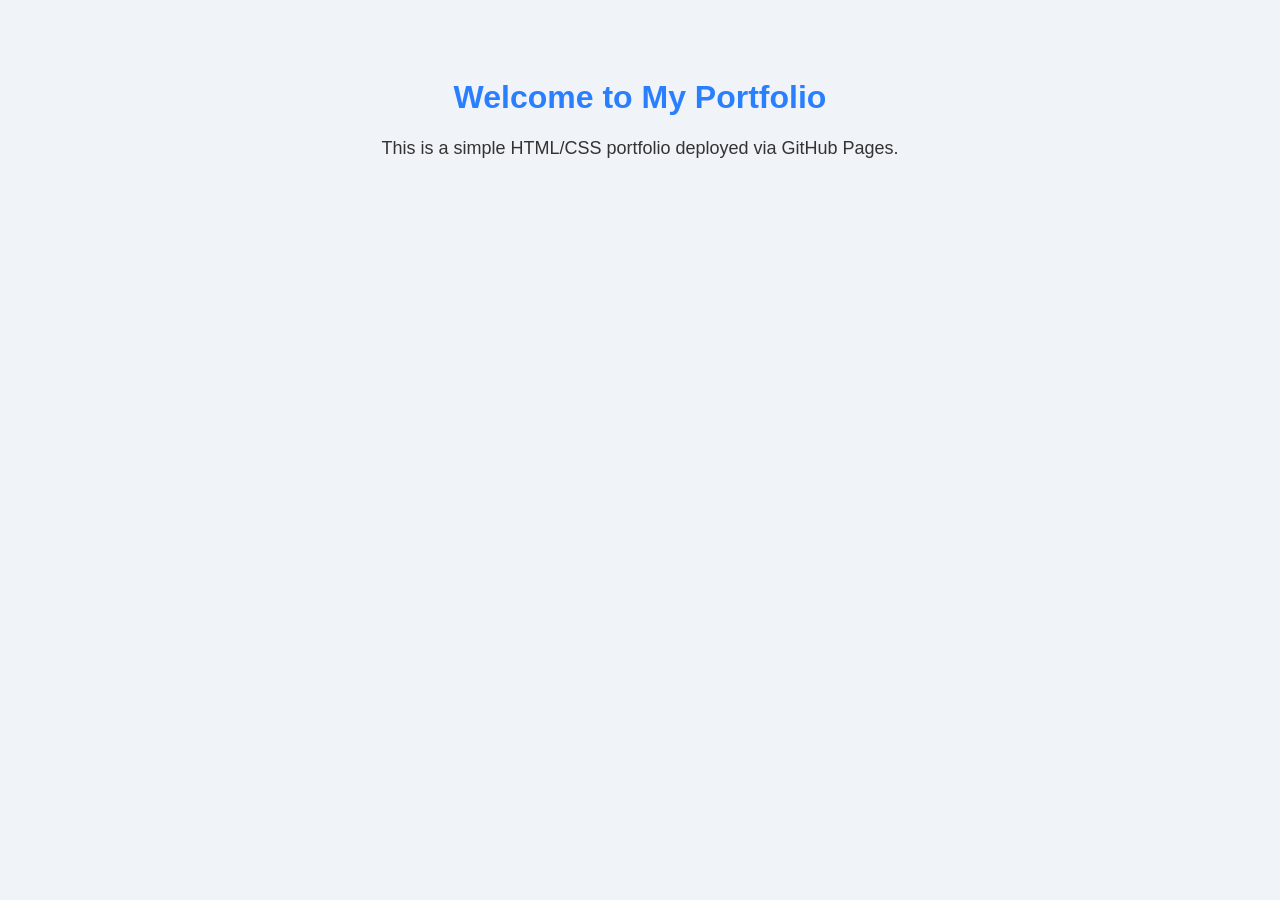
==== index.html @ cb72a1ca "test" ====
<!DOCTYPE html>
<html lang="en">
<head>
  <meta charset="UTF-8">
  <title>My Test Portfolio</title>
  <link rel="stylesheet" href="style.css">
</head>
<body>
  <h1>Welcome to My Portfolio</h1>
  <p>This is a simple HTML/CSS portfolio deployed via GitHub Pages.</p>

  <!-- Example image usage (optional) -->
  <!-- <img src="assets/image1.png" alt="Example Image" width="200"> -->
</body>
</html>
---- style.css ----
body {
  font-family: Arial, sans-serif;
  background-color: #f0f4f8;
  text-align: center;
  padding-top: 50px;
}

h1 {
  color: #2a7fff;
}

p {
  font-size: 18px;
  color: #333;
}
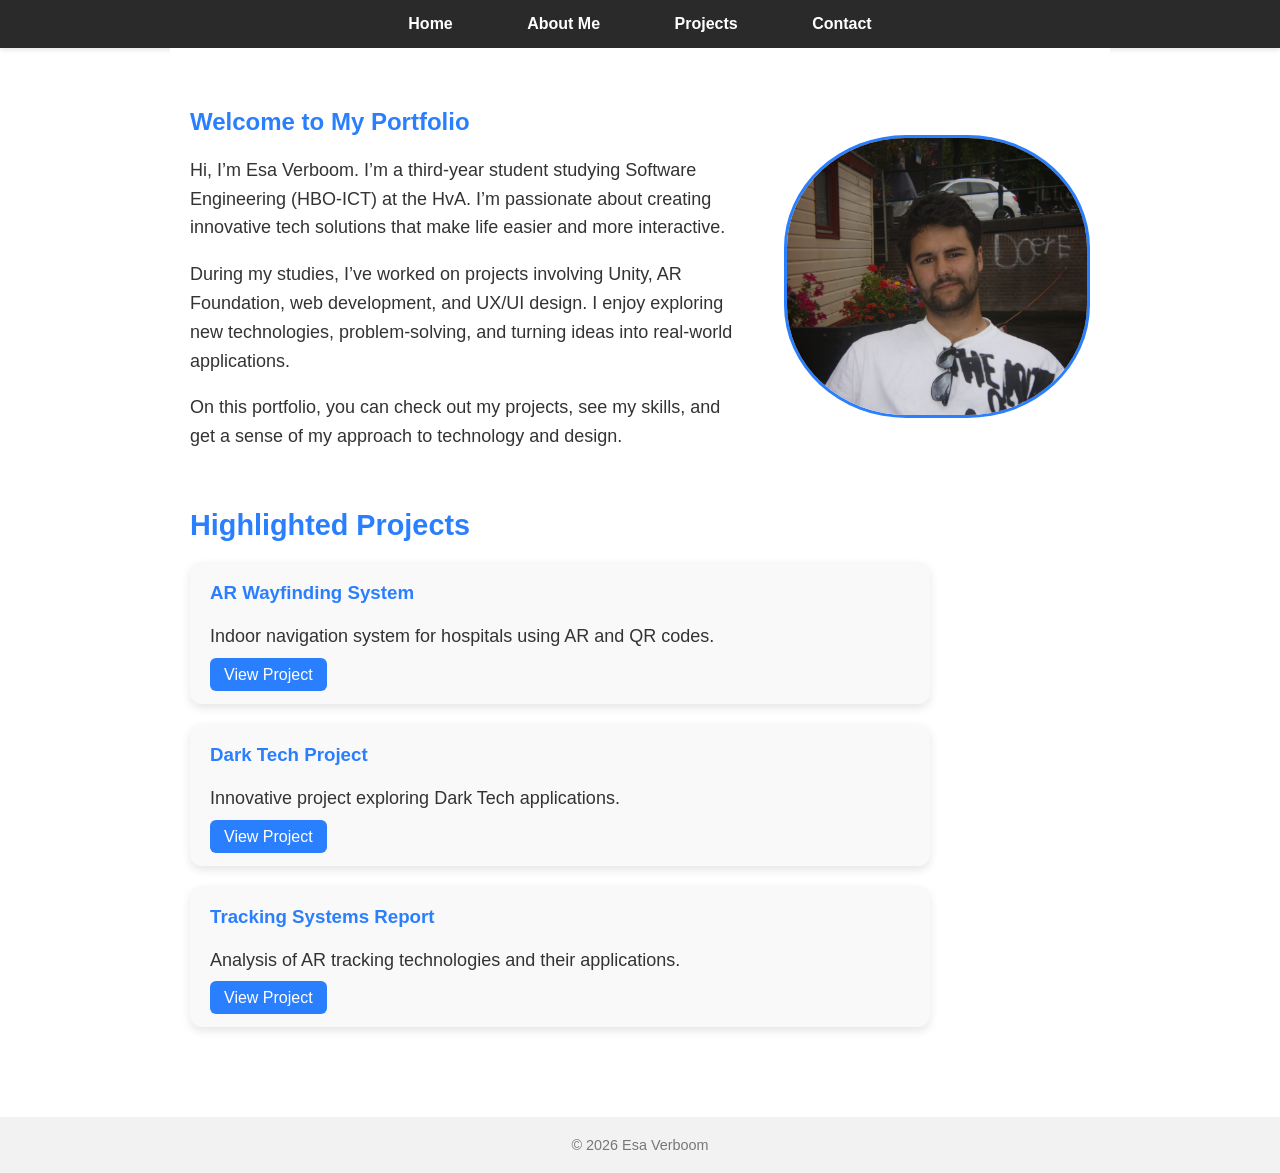
==== commit abad3756: "first part done" ====
--- a/index.html
+++ b/index.html
@@ -1,15 +1,75 @@
 <!DOCTYPE html>
 <html lang="en">
+
 <head>
-  <meta charset="UTF-8">
-  <title>My Test Portfolio</title>
-  <link rel="stylesheet" href="style.css">
+    <meta charset="UTF-8">
+    <title>Home | Portfolio</title>
+    <link rel="stylesheet" href="style.css">
 </head>
+
 <body>
-  <h1>Welcome to My Portfolio</h1>
-  <p>This is a simple HTML/CSS portfolio deployed via GitHub Pages.</p>
+    <header>
+        <nav>
+            <a href="index.html">Home</a>
+            <a href="about.html">About Me</a>
+            <a href="projects.html">Projects</a>
+            <a href="contact.html">Contact</a>
 
-  <!-- Example image usage (optional) -->
-  <!-- <img src="assets/image1.png" alt="Example Image" width="200"> -->
+
+        </nav>
+    </header>
+
+    <main>
+        <!-- Intro Section -->
+        <section class="intro">
+            <div class="intro-text">
+                <h1>Welcome to My Portfolio</h1>
+                <p>Hi, I’m Esa Verboom. I’m a third-year student studying Software Engineering (HBO-ICT) at the HvA.
+                    I’m passionate about creating innovative tech solutions that make life
+                    easier and more interactive.</p>
+
+                <p>During my studies, I’ve worked on projects involving Unity, AR Foundation, web development, and UX/UI
+                    design.
+                    I enjoy exploring new technologies, problem-solving, and turning ideas into real-world applications.
+                </p>
+
+                <p>On this portfolio, you can check out my projects, see my skills, and get a sense of my approach to
+                    technology and design.</p>
+            </div>
+
+
+            <div class="intro-photo">
+                <img src="assets/esa.jpeg" alt="Photo of Esa" />
+            </div>
+        </section>
+
+        <!-- Project Highlights -->
+        <section class="projects-section">
+            <h2>Highlighted Projects</h2>
+            <div class="projects">
+                <div class="project-card">
+                    <h3>AR Wayfinding System</h3>
+                    <p>Indoor navigation system for hospitals using AR and QR codes.</p>
+                    <a href="ar-wayfinding.html">View Project</a>
+                </div>
+                <div class="project-card">
+                    <h3>Dark Tech Project</h3>
+                    <p>Innovative project exploring Dark Tech applications.</p>
+                    <a href="dark-tech.html">View Project</a>
+                </div>
+                <div class="project-card">
+                    <h3>Tracking Systems Report</h3>
+                    <p>Analysis of AR tracking technologies and their applications.</p>
+                    <a href="tracking-report.html">View Project</a>
+                </div>
+            </div>
+        </section>
+
+    </main>
+
+    <footer>
+        &copy; 2026 Esa Verboom
+    </footer>
 </body>
-</html>
+
+</html>
--- a/style.css
+++ b/style.css
@@ -1,15 +1,183 @@
+/* General body */
 body {
-  font-family: Arial, sans-serif;
-  background-color: #f0f4f8;
-  text-align: center;
-  padding-top: 50px;
+  font-family: 'Segoe UI', Tahoma, Geneva, Verdana, sans-serif;
+  background-color: #ffffff; /* white page background */
+  color: #333; /* dark text */
+  margin: 0;
+  padding: 0;
 }
 
-h1 {
-  color: #2a7fff;
+/* Header and navigation */
+header {
+  background-color: #2a2a2a; /* dark menu bar */
+  padding: 15px 0;
+  text-align: center;
+  box-shadow: 0 2px 5px rgba(0,0,0,0.1);
+}
+
+/* Navigation menu */
+nav {
+  display: inline-block; /* center as a block */
+}
+
+nav a {
+  color: #ffffff;
+  text-decoration: none;
+  font-weight: 600;
+  font-size: 1em;
+  margin: 0 20px;
+  padding: 8px 15px;
+  border-radius: 5px;
+  transition: background-color 0.3s, color 0.3s;
+}
+
+nav a:hover {
+  background-color: #2a7fff; /* hover color */
+  color: #ffffff;
+}
+
+/* Main content */
+main {
+  padding: 40px 20px;
+  max-width: 900px;
+  margin: auto;
+  background-color: #ffffff; /* main white content */
+}
+
+h1, h2 {
+  color: #2a7fff; /* accent color */
 }
 
 p {
   font-size: 18px;
+  line-height: 1.6;
+}
+
+/* Footer */
+footer {
+  text-align: center;
+  padding: 20px;
+  background-color: #f2f2f2;
+  margin-top: 50px;
+  font-size: 0.9em;
+  color: #777;
+}
+
+/* Intro section with photo */
+.intro {
+  display: flex;
+  align-items: center;
+  justify-content: space-between;
+  gap: 10px;
+  margin-bottom: 40px;
+  flex-wrap: wrap;
+}
+
+.intro-text {
+  flex: 1 1 300px;
+}
+
+.intro-photo {
+  flex: 0 0 200px;
+  margin-left: 30px;
+  float: right;
+}
+
+.intro-photo img {
+  width: 300px;
+  border-radius: 40%;
+  border: 3px solid #2a7fff; /* accent border around photo */
+  object-fit: cover;
+}
+.skills {
+  margin-top: 20px;
+  text-align: center; /* centers the list under the photo */
+}
+
+.skills ul {
+  list-style: none;
+  padding: 0;
+}
+
+.skills li {
+  margin: 5px 0;
+}
+/* ===== Projects Section ===== */
+.projects-section {
+  margin-top: 30px; /* move closer to intro */
+}
+
+.projects-section h2 {
+  margin-bottom: 20px;
+  color: #2a7fff;
+  font-size: 1.8rem;
+}
+
+.projects {
+  display: flex;
+  flex-direction: column; /* stacked vertically */
+  gap: 20px;
+}
+
+.project-card {
+  max-width: 700px;
+  width: 100%; /* responsive */
+  background: #f9f9f9;
+  border-radius: 12px;
+  padding: 20px;
+  box-shadow: 0 4px 10px rgba(0,0,0,0.1);
+  transition: transform 0.2s, box-shadow 0.2s;
+}
+
+.project-card h3 {
+  margin-top: 0;
+  margin-bottom: 10px;
+  color: #2a7fff;
+}
+
+.project-card p {
+  margin-bottom: 15px;
   color: #333;
 }
+
+.project-card a {
+  text-decoration: none;
+  color: white;
+  background: #2a7fff;
+  padding: 8px 14px;
+  border-radius: 6px;
+  transition: background 0.2s;
+}
+
+.project-card a:hover {
+  background: #1a5fcc;
+}
+
+.project-card:hover {
+  transform: translateY(-5px);
+  box-shadow: 0 6px 15px rgba(0,0,0,0.15);
+}
+
+/* ===== Responsive adjustments ===== */
+@media (max-width: 768px) {
+  .intro {
+    flex-direction: column;
+    align-items: center;
+  }
+
+  .intro-text {
+    text-align: center;
+  }
+
+  .intro-photo {
+    margin-top: 20px;
+  }
+
+  .projects {
+    gap: 15px;
+  }
+
+  .project-card {
+    width: 100%;
+  }
+}
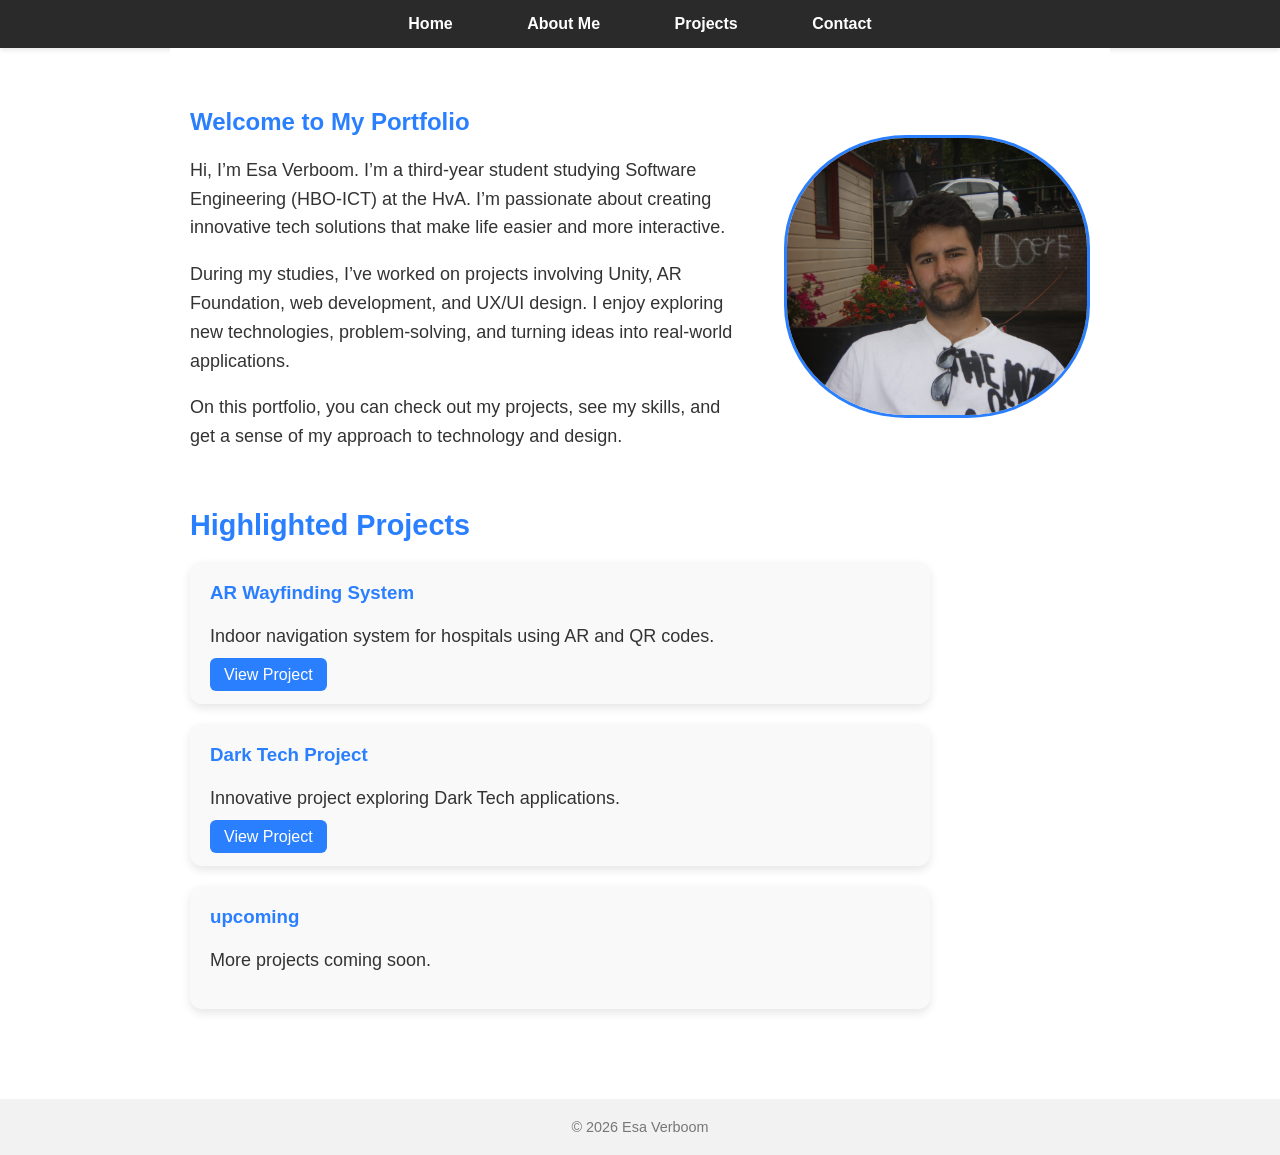
==== commit 0016cd55: "project added" ====
--- a/index.html
+++ b/index.html
@@ -58,9 +58,8 @@
                     <a href="dark-tech.html">View Project</a>
                 </div>
                 <div class="project-card">
-                    <h3>Tracking Systems Report</h3>
-                    <p>Analysis of AR tracking technologies and their applications.</p>
-                    <a href="tracking-report.html">View Project</a>
+                    <h3>upcoming</h3>
+                    <p>More projects coming soon.</p>
                 </div>
             </div>
         </section>
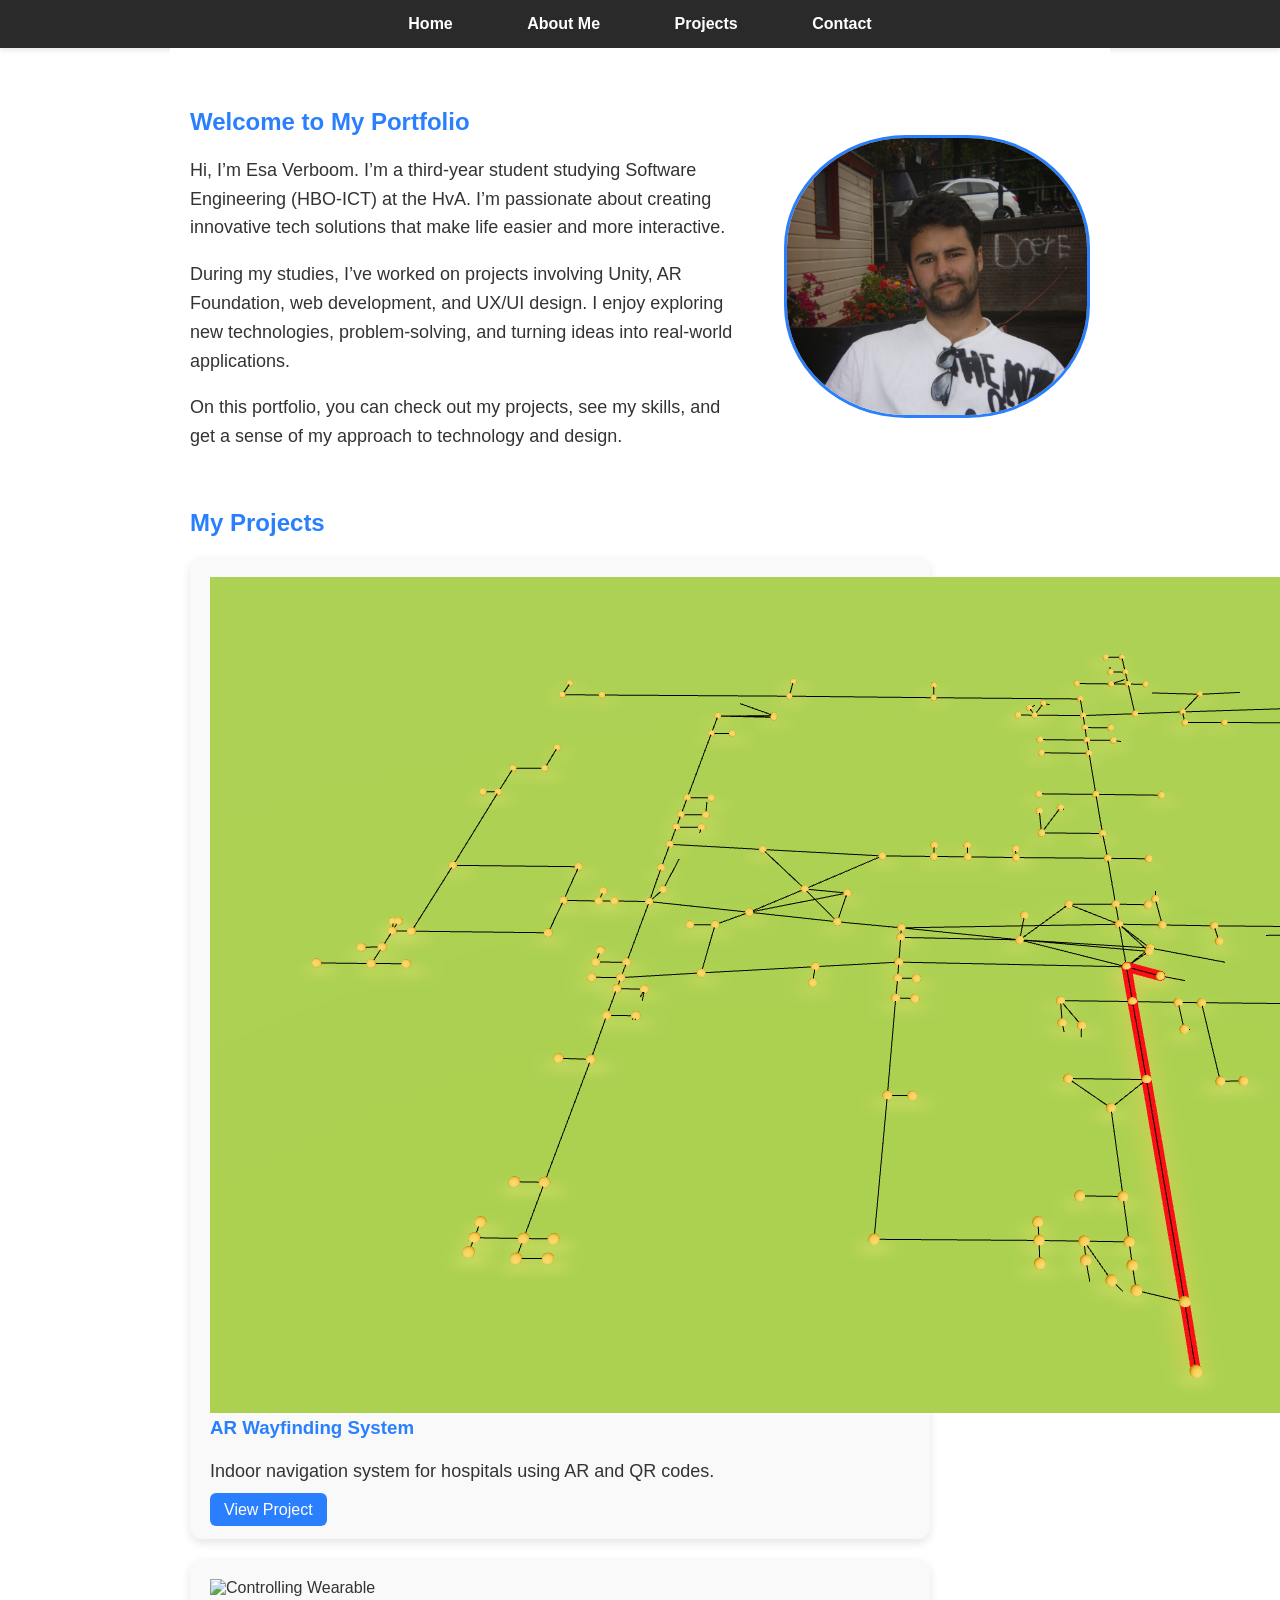
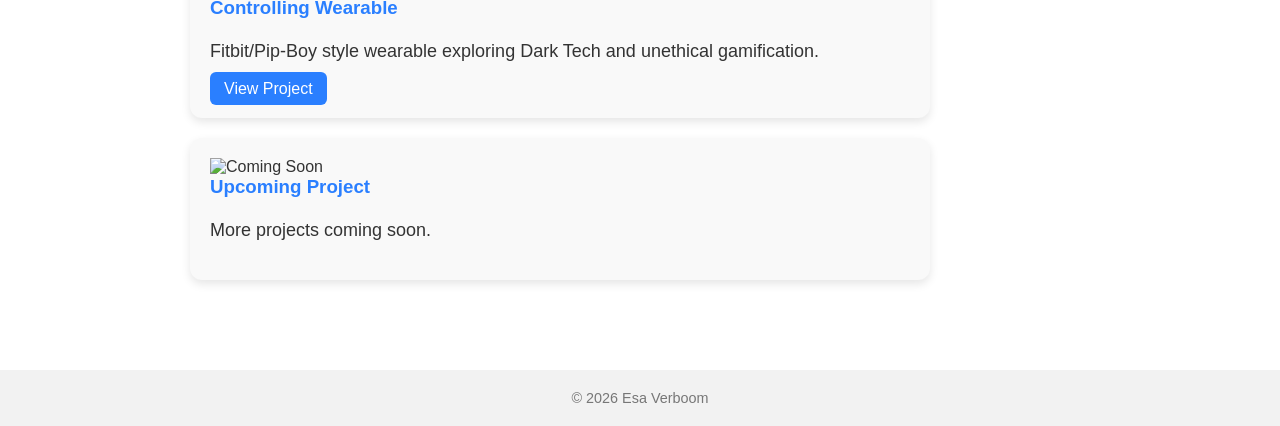
==== commit c433ee82: "lets hope this works" ====
--- a/index.html
+++ b/index.html
@@ -44,25 +44,21 @@
         </section>
 
         <!-- Project Highlights -->
-        <section class="projects-section">
-            <h2>Highlighted Projects</h2>
-            <div class="projects">
-                <div class="project-card">
-                    <h3>AR Wayfinding System</h3>
-                    <p>Indoor navigation system for hospitals using AR and QR codes.</p>
-                    <a href="ar-wayfinding.html">View Project</a>
-                </div>
-                <div class="project-card">
-                    <h3>Dark Tech Project</h3>
-                    <p>Innovative project exploring Dark Tech applications.</p>
-                    <a href="dark-tech.html">View Project</a>
-                </div>
-                <div class="project-card">
-                    <h3>upcoming</h3>
-                    <p>More projects coming soon.</p>
-                </div>
-            </div>
-        </section>
+      <section class="projects-section">
+  <h1>My Projects</h1>
+  <div id="projects-container">
+    <!-- Projects will load here -->
+  </div>
+</section>
+
+<script>
+  fetch('projects-list.html')
+    .then(response => response.text())
+    .then(data => {
+      document.getElementById('projects-container').innerHTML = data;
+    })
+    .catch(err => console.error('Error loading projects:', err));
+</script>
 
     </main>
 
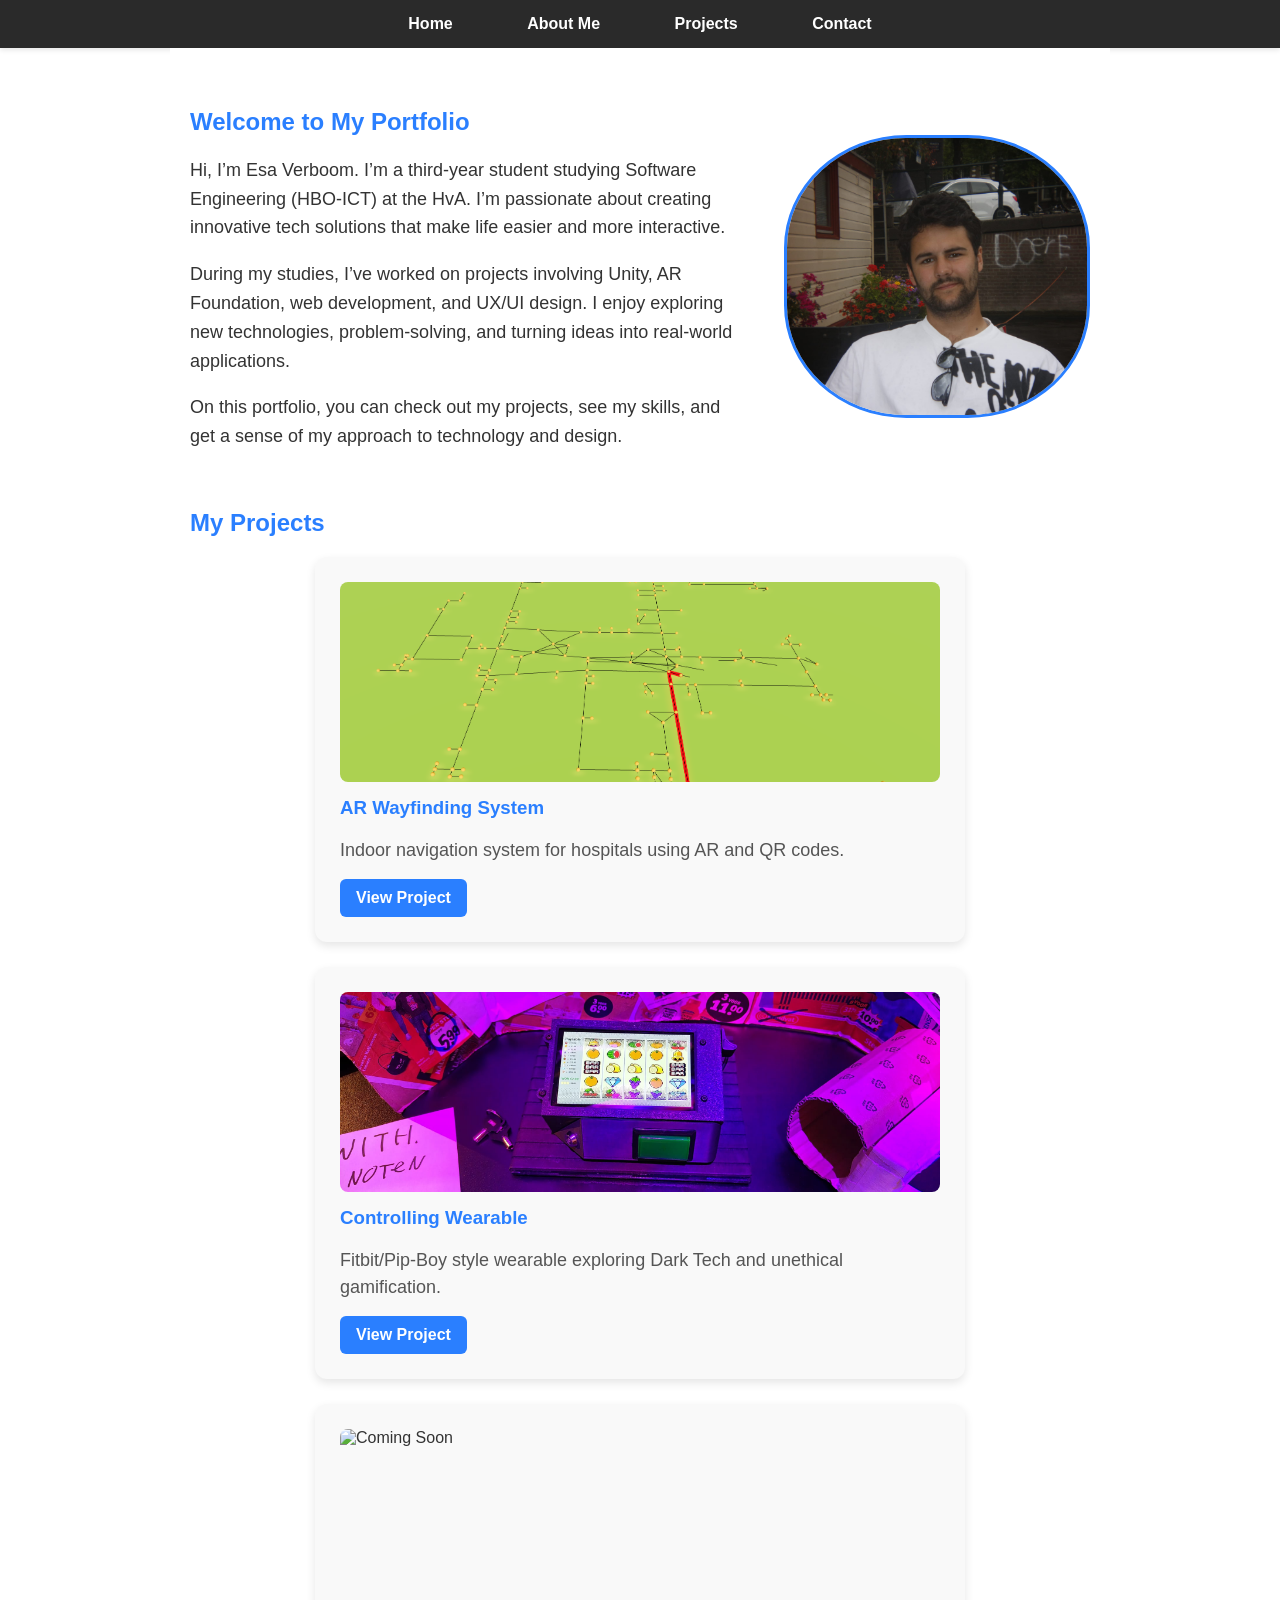
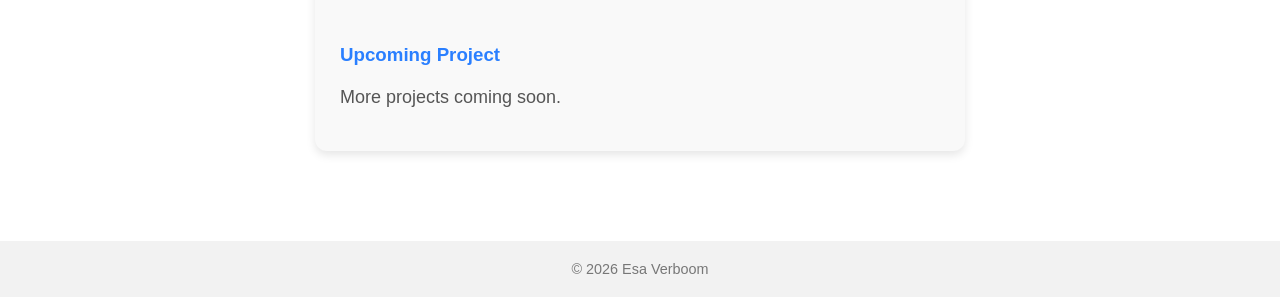
==== commit 513d18a4: "thumbnail" ====
--- a/index.html
+++ b/index.html
@@ -5,6 +5,8 @@
     <meta charset="UTF-8">
     <title>Home | Portfolio</title>
     <link rel="stylesheet" href="style.css">
+    <link rel="stylesheet" href="projects-shared.css">
+
 </head>
 
 <body>
--- a/style.css
+++ b/style.css
@@ -1,23 +1,22 @@
-/* General body */
+/* ===== General body ===== */
 body {
   font-family: 'Segoe UI', Tahoma, Geneva, Verdana, sans-serif;
-  background-color: #ffffff; /* white page background */
-  color: #333; /* dark text */
+  background-color: #ffffff;
+  color: #333;
   margin: 0;
   padding: 0;
 }
 
-/* Header and navigation */
+/* ===== Header and navigation ===== */
 header {
-  background-color: #2a2a2a; /* dark menu bar */
+  background-color: #2a2a2a;
   padding: 15px 0;
   text-align: center;
   box-shadow: 0 2px 5px rgba(0,0,0,0.1);
 }
 
-/* Navigation menu */
 nav {
-  display: inline-block; /* center as a block */
+  display: inline-block;
 }
 
 nav a {
@@ -32,20 +31,21 @@
 }
 
 nav a:hover {
-  background-color: #2a7fff; /* hover color */
+  background-color: #2a7fff;
   color: #ffffff;
 }
 
-/* Main content */
+/* ===== Main content ===== */
 main {
   padding: 40px 20px;
   max-width: 900px;
   margin: auto;
-  background-color: #ffffff; /* main white content */
+  background-color: #ffffff;
 }
 
-h1, h2 {
-  color: #2a7fff; /* accent color */
+h1,
+h2 {
+  color: #2a7fff;
 }
 
 p {
@@ -53,17 +53,7 @@
   line-height: 1.6;
 }
 
-/* Footer */
-footer {
-  text-align: center;
-  padding: 20px;
-  background-color: #f2f2f2;
-  margin-top: 50px;
-  font-size: 0.9em;
-  color: #777;
-}
-
-/* Intro section with photo */
+/* ===== Intro section ===== */
 .intro {
   display: flex;
   align-items: center;
@@ -80,18 +70,19 @@
 .intro-photo {
   flex: 0 0 200px;
   margin-left: 30px;
-  float: right;
 }
 
 .intro-photo img {
   width: 300px;
   border-radius: 40%;
-  border: 3px solid #2a7fff; /* accent border around photo */
+  border: 3px solid #2a7fff;
   object-fit: cover;
 }
+
+/* ===== Skills ===== */
 .skills {
   margin-top: 20px;
-  text-align: center; /* centers the list under the photo */
+  text-align: center;
 }
 
 .skills ul {
@@ -102,63 +93,41 @@
 .skills li {
   margin: 5px 0;
 }
-/* ===== Projects Section ===== */
-.projects-section {
-  margin-top: 30px; /* move closer to intro */
+
+/* ===== Footer ===== */
+footer {
+  text-align: center;
+  padding: 20px;
+  background-color: #f2f2f2;
+  margin-top: 50px;
+  font-size: 0.9em;
+  color: #777;
 }
 
-.projects-section h2 {
-  margin-bottom: 20px;
-  color: #2a7fff;
-  font-size: 1.8rem;
+/* ===== Image overlay ===== */
+#img-overlay {
+  display: none;
+  position: fixed;
+  top: 0;
+  left: 0;
+  width: 100%;
+  height: 100%;
+  background-color: rgba(0,0,0,0.8);
+  justify-content: center;
+  align-items: center;
+  z-index: 1000;
+  cursor: zoom-out;
 }
 
-.projects {
-  display: flex;
-  flex-direction: column; /* stacked vertically */
-  gap: 20px;
+#img-overlay img {
+  max-width: 90%;
+  max-height: 90%;
+  object-fit: contain;
+  border-radius: 10px;
+  box-shadow: 0 0 20px rgba(0,0,0,0.5);
 }
 
-.project-card {
-  max-width: 700px;
-  width: 100%; /* responsive */
-  background: #f9f9f9;
-  border-radius: 12px;
-  padding: 20px;
-  box-shadow: 0 4px 10px rgba(0,0,0,0.1);
-  transition: transform 0.2s, box-shadow 0.2s;
-}
-
-.project-card h3 {
-  margin-top: 0;
-  margin-bottom: 10px;
-  color: #2a7fff;
-}
-
-.project-card p {
-  margin-bottom: 15px;
-  color: #333;
-}
-
-.project-card a {
-  text-decoration: none;
-  color: white;
-  background: #2a7fff;
-  padding: 8px 14px;
-  border-radius: 6px;
-  transition: background 0.2s;
-}
-
-.project-card a:hover {
-  background: #1a5fcc;
-}
-
-.project-card:hover {
-  transform: translateY(-5px);
-  box-shadow: 0 6px 15px rgba(0,0,0,0.15);
-}
-
-/* ===== Responsive adjustments ===== */
+/* ===== Responsive (page-only) ===== */
 @media (max-width: 768px) {
   .intro {
     flex-direction: column;
@@ -171,13 +140,6 @@
 
   .intro-photo {
     margin-top: 20px;
+    margin-left: 0;
   }
-
-  .projects {
-    gap: 15px;
-  }
-
-  .project-card {
-    width: 100%;
-  }
-}+}
--- a/projects-shared.css
+++ b/projects-shared.css
@@ -0,0 +1,78 @@
+/* ===== Shared Projects Component ===== */
+
+.projects {
+  display: flex;
+  flex-direction: column;
+  gap: 25px;
+  align-items: center;
+}
+
+/* Project card */
+.project-card {
+  max-width: 600px;
+  width: 100%;
+  background: #f9f9f9;
+  border-radius: 12px;
+  padding: 25px;
+  box-shadow: 0 4px 10px rgba(0,0,0,0.1);
+  transition: transform 0.2s ease, box-shadow 0.2s ease;
+}
+
+.project-card:hover {
+  transform: translateY(-5px);
+  box-shadow: 0 6px 15px rgba(0,0,0,0.15);
+}
+
+.project-card h3 {
+  margin: 15px 0 10px;
+  color: #2a7fff;
+}
+
+.project-card p {
+  margin-bottom: 15px;
+  color: #555;
+  line-height: 1.5;
+}
+
+/* Button */
+.project-card a {
+  display: inline-block;
+  text-decoration: none;
+  color: #fff;
+  background-color: #2a7fff;
+  padding: 10px 16px;
+  border-radius: 6px;
+  font-weight: 600;
+  transition: background 0.3s;
+}
+
+.project-card a:hover {
+  background-color: #1a5fcc;
+}
+
+/* ===== Thumbnail handling ===== */
+
+.project-thumb-wrapper {
+  width: 100%;
+  height: 200px;        /* SAME height everywhere */
+  overflow: hidden;
+  border-radius: 8px;
+}
+
+.project-thumb {
+  width: 100%;
+  height: 100%;
+  object-fit: cover;
+  transition: transform 0.3s ease;
+}
+
+.project-thumb-wrapper:hover .project-thumb {
+  transform: scale(1.05);
+}
+
+/* ===== Responsive ===== */
+@media (max-width: 768px) {
+  .project-card {
+    padding: 20px;
+  }
+}
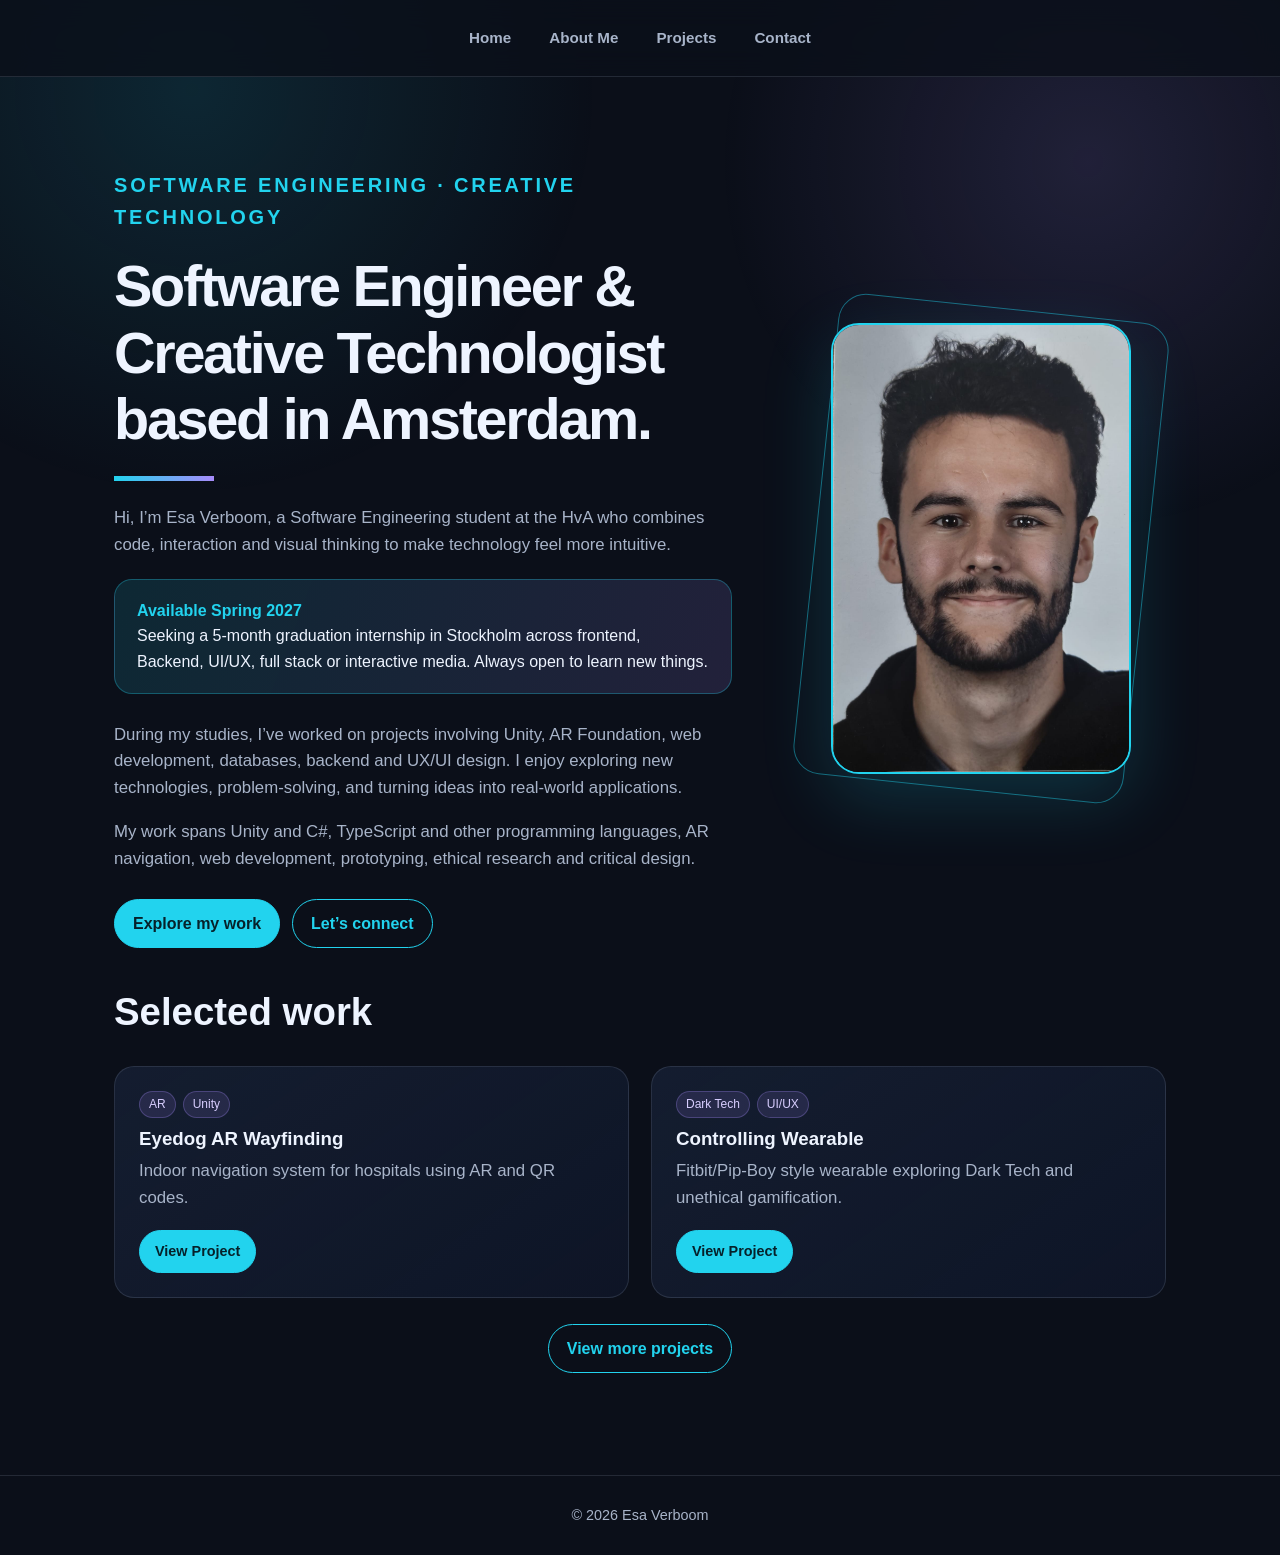
==== commit 9101240b: "updated portfolio" ====
--- a/index.html
+++ b/index.html
@@ -3,9 +3,14 @@
 
 <head>
     <meta charset="UTF-8">
-    <title>Home | Portfolio</title>
-    <link rel="stylesheet" href="style.css">
-    <link rel="stylesheet" href="projects-shared.css">
+    <title>Esa Verboom | Creative Technologist</title>
+    <meta name="description" content="Portfolio of Esa Verboom, a Software Engineering student and creative technologist seeking a Spring 2027 graduation internship in Stockholm.">
+    <meta property="og:title" content="Esa Verboom | Creative Technologist">
+    <meta property="og:description" content="Software engineering, AR, Unity, UI/UX and creative technology projects.">
+    <meta property="og:image" content="assets/Profile_picture/esa2.jpeg">
+    <meta property="og:type" content="website">
+    <link rel="stylesheet" href="css/style.css">
+    <link rel="stylesheet" href="css/projects-shared.css">
 
 </head>
 
@@ -25,42 +30,42 @@
         <!-- Intro Section -->
         <section class="intro">
             <div class="intro-text">
-                <h1>Welcome to My Portfolio</h1>
-                <p>Hi, I’m Esa Verboom. I’m a third-year student studying Software Engineering (HBO-ICT) at the HvA.
-                    I’m passionate about creating innovative tech solutions that make life
-                    easier and more interactive.</p>
+                <p class="eyebrow">SOFTWARE ENGINEERING · CREATIVE TECHNOLOGY</p>
+                <h1>Software Engineer & Creative Technologist based in Amsterdam.</h1>
+                <p>Hi, I’m Esa Verboom, a Software Engineering student at the HvA who combines code, interaction and visual thinking to make technology feel more intuitive.</p>
+                <div class="availability"><strong>Available Spring 2027</strong><br>Seeking a 5-month graduation internship in Stockholm across frontend, Backend, UI/UX, full stack or interactive media. Always open to learn new things.</div>
 
-                <p>During my studies, I’ve worked on projects involving Unity, AR Foundation, web development, and UX/UI
+                <p>During my studies, I’ve worked on projects involving Unity, AR Foundation, web development, databases, backend and UX/UI
                     design.
                     I enjoy exploring new technologies, problem-solving, and turning ideas into real-world applications.
                 </p>
 
-                <p>On this portfolio, you can check out my projects, see my skills, and get a sense of my approach to
-                    technology and design.</p>
+                <p>My work spans Unity and C#, TypeScript and other programming languages, AR navigation, web development, prototyping, ethical research and critical design.</p>
+                <div class="button-row">
+                    <a class="button" href="projects.html">Explore my work</a>
+                    <a class="button secondary" href="contact.html">Let’s connect</a>
+                </div>
             </div>
 
 
             <div class="intro-photo">
-                <img src="assets/esa.jpeg" alt="Photo of Esa" />
+                <img src="assets/Profile_picture/esa2.jpeg" alt="Photo of Esa" />
             </div>
         </section>
 
         <!-- Project Highlights -->
       <section class="projects-section">
-  <h1>My Projects</h1>
+  <h2>Selected work</h2>
   <div id="projects-container">
     <!-- Projects will load here -->
   </div>
+  <div class="button-row projects-cta">
+    <a class="button secondary" href="projects.html">View more projects</a>
+  </div>
 </section>
 
-<script>
-  fetch('projects-list.html')
-    .then(response => response.text())
-    .then(data => {
-      document.getElementById('projects-container').innerHTML = data;
-    })
-    .catch(err => console.error('Error loading projects:', err));
-</script>
+<script src="js/projects-list.js"></script>
+<script>renderProjects(document.getElementById('projects-container'), true);</script>
 
     </main>
 
--- a/css/style.css
+++ b/css/style.css
@@ -0,0 +1,211 @@
+:root {
+  --bg: #0b0f19;
+  --surface: rgba(19, 27, 45, 0.82);
+  --surface-strong: #151e31;
+  --text: #eef4ff;
+  --muted: #a8b4c9;
+  --line: rgba(148, 163, 184, 0.18);
+  --cyan: #22d3ee;
+  --purple: #a78bfa;
+  --green: #34d399;
+}
+
+* { box-sizing: border-box; }
+
+html { scroll-behavior: smooth; }
+
+body {
+  font-family: "Segoe UI", Tahoma, Geneva, Verdana, sans-serif;
+  background: var(--bg);
+  color: var(--text);
+  margin: 0;
+  min-width: 320px;
+  line-height: 1.6;
+}
+
+body::before {
+  background: radial-gradient(circle at 15% 10%, rgba(34, 211, 238, 0.12), transparent 30%),
+    radial-gradient(circle at 85% 18%, rgba(167, 139, 250, 0.14), transparent 28%);
+  content: "";
+  inset: 0;
+  pointer-events: none;
+  position: fixed;
+  z-index: -1;
+}
+
+header {
+  backdrop-filter: blur(14px);
+  background: rgba(11, 15, 25, 0.8);
+  border-bottom: 1px solid var(--line);
+  padding: 18px 24px;
+  position: sticky;
+  top: 0;
+  z-index: 10;
+}
+
+nav {
+  display: flex;
+  gap: 8px;
+  justify-content: center;
+  margin: auto;
+  max-width: 1100px;
+}
+
+nav a {
+  border-radius: 999px;
+  color: var(--muted);
+  font-size: 0.95rem;
+  font-weight: 600;
+  padding: 8px 15px;
+  text-decoration: none;
+  transition: background 0.2s ease, color 0.2s ease, transform 0.2s ease;
+}
+
+nav a:hover, nav a:focus-visible {
+  background: rgba(34, 211, 238, 0.12);
+  color: var(--cyan);
+  outline: none;
+  transform: translateY(-1px);
+}
+
+main {
+  margin: auto;
+  max-width: 1100px;
+  padding: 72px 24px;
+}
+
+h1, h2, h3 { line-height: 1.15; }
+h1 { font-size: clamp(2.5rem, 6vw, 5rem); letter-spacing: -0.04em; margin: 0 0 24px; }
+h2 { color: var(--text); font-size: clamp(1.7rem, 3vw, 2.4rem); }
+h3 { color: var(--text); }
+p { color: var(--muted); font-size: 1.05rem; }
+
+.intro {
+  align-items: center;
+  display: grid;
+  gap: 64px;
+  grid-template-columns: minmax(0, 1.25fr) minmax(220px, 0.75fr);
+  min-height: 540px;
+}
+
+.intro-text > p:first-of-type { font-size: 1.25rem; max-width: 680px; }
+.intro-text h1 { font-size: clamp(2.2rem, 4.5vw, 4rem); max-width: 760px; }
+.intro-text h1::after {
+  background: linear-gradient(90deg, var(--cyan), var(--purple));
+  content: "";
+  display: block;
+  height: 5px;
+  margin-top: 24px;
+  width: 100px;
+}
+
+.intro-photo { justify-self: center; position: relative; }
+.intro-photo::before {
+  border: 1px solid rgba(34, 211, 238, 0.45);
+  border-radius: 28px;
+  content: "";
+  inset: -16px;
+  position: absolute;
+  transform: rotate(6deg);
+}
+.intro-photo img {
+  border: 2px solid var(--cyan);
+  border-radius: 28px;
+  box-shadow: 0 24px 70px rgba(34, 211, 238, 0.18);
+  display: block;
+  max-width: min(300px, 70vw);
+  position: relative;
+  width: 100%;
+}
+
+.availability {
+  background: linear-gradient(110deg, rgba(34, 211, 238, 0.13), rgba(167, 139, 250, 0.15));
+  border: 1px solid rgba(34, 211, 238, 0.3);
+  border-radius: 18px;
+  margin: 20px 0 28px;
+  padding: 18px 22px;
+}
+.availability strong { color: var(--cyan); }
+.button-row { display: flex; flex-wrap: wrap; gap: 12px; margin-top: 26px; }
+.button, .project-card a {
+  background: var(--cyan);
+  border: 1px solid var(--cyan);
+  border-radius: 999px;
+  color: #06212a;
+  display: inline-block;
+  font-weight: 700;
+  padding: 11px 18px;
+  text-decoration: none;
+  transition: transform 0.2s ease, box-shadow 0.2s ease;
+}
+.button.secondary { background: transparent; color: var(--cyan); }
+.button:hover, .project-card a:hover { box-shadow: 0 8px 24px rgba(34, 211, 238, 0.2); transform: translateY(-2px); }
+
+.projects-section { margin-top: 42px; }
+.projects-cta { justify-content: center; }
+.projects-page > h1 { color: var(--text); }
+.projects-page > p { color: var(--muted); }
+.contact-section { margin: auto; max-width: 720px; }
+.contact-section h1 { color: var(--text); }
+.contact-section > p:not(.eyebrow) { font-size: 1.15rem; }
+.contact-info {
+  border-top: 1px solid var(--line);
+  display: grid;
+  gap: 18px;
+  grid-template-columns: repeat(2, 1fr);
+  margin-top: 34px;
+  padding-top: 22px;
+}
+.contact-info p { margin: 0; }
+.contact-info a { color: var(--cyan); }
+.contact-info strong { color: var(--text); }
+.contact-section .button-row { justify-content: flex-start; }
+.eyebrow { color: var(--cyan); font-size: 0.8rem; font-weight: 700; letter-spacing: 0.14em; }
+.project-hero-media {
+  border: 1px solid var(--line);
+  border-radius: 20px;
+  margin: 24px 0 36px;
+  overflow: hidden;
+}
+.project-hero-media img { display: block; max-height: 430px; object-fit: cover; width: 100%; }
+.case-study-section {
+  background: rgba(19, 27, 45, 0.45);
+  border: 1px solid var(--line);
+  border-radius: 16px;
+  margin: 22px 0;
+  padding: 22px 26px;
+}
+.case-study-section h2 { color: var(--cyan); font-size: 1.45rem; margin-top: 0; }
+.project-media-grid {
+  display: grid;
+  gap: 18px;
+  grid-template-columns: repeat(2, minmax(0, 1fr));
+}
+.project-media figure { margin: 0; }
+.project-media video, .project-media img {
+  border: 1px solid var(--line);
+  border-radius: 12px;
+  display: block;
+  max-width: 100%;
+  width: 100%;
+}
+.project-media video { background: #05070d; }
+.project-media figcaption { color: var(--muted); font-size: 0.9rem; margin-top: 8px; }
+footer {
+  border-top: 1px solid var(--line);
+  color: var(--muted);
+  font-size: 0.9rem;
+  margin-top: 30px;
+  padding: 28px 24px;
+  text-align: center;
+}
+
+@media (max-width: 720px) {
+  header { padding: 12px; }
+  nav { flex-wrap: wrap; }
+  main { padding: 48px 18px; }
+  .intro { gap: 36px; grid-template-columns: 1fr; min-height: auto; }
+  .intro-photo { order: -1; }
+  .contact-info { grid-template-columns: 1fr; }
+  .project-media-grid { grid-template-columns: 1fr; }
+}
--- a/css/projects-shared.css
+++ b/css/projects-shared.css
@@ -0,0 +1,72 @@
+.projects {
+  display: grid;
+  gap: 22px;
+  grid-template-columns: repeat(auto-fit, minmax(240px, 1fr));
+}
+
+.project-card {
+  background: linear-gradient(145deg, rgba(21, 30, 49, 0.95), rgba(15, 23, 42, 0.8));
+  border: 1px solid var(--line);
+  border-radius: 20px;
+  display: flex;
+  flex-direction: column;
+  min-height: 230px;
+  padding: 24px;
+  transition: border-color 0.25s ease, transform 0.25s ease, box-shadow 0.25s ease;
+}
+.project-card:hover {
+  border-color: rgba(34, 211, 238, 0.6);
+  box-shadow: 0 18px 45px rgba(0, 0, 0, 0.25);
+  transform: translateY(-6px);
+}
+.project-card h3 { margin: 10px 0 8px; }
+.project-card p { margin: 0 0 18px; }
+.project-card a { align-self: flex-start; font-size: 0.9rem; margin-top: auto; padding: 9px 15px; }
+.tag-list { display: flex; flex-wrap: wrap; gap: 7px; }
+.tag {
+  background: rgba(167, 139, 250, 0.13);
+  border: 1px solid rgba(167, 139, 250, 0.28);
+  border-radius: 999px;
+  color: #d8ceff;
+  font-size: 0.75rem;
+  padding: 3px 9px;
+}
+.project-filter {
+  display: flex;
+  flex-wrap: wrap;
+  gap: 8px;
+  margin: 20px 0 28px;
+}
+.filter-button {
+  background: transparent;
+  border: 1px solid var(--line);
+  border-radius: 999px;
+  color: var(--muted);
+  cursor: pointer;
+  padding: 8px 14px;
+}
+.filter-button.active, .filter-button:hover { background: rgba(34, 211, 238, 0.12); border-color: var(--cyan); color: var(--cyan); }
+.project-card.is-hidden { display: none; }
+.project-card.is-coming-soon { opacity: 0.78; }
+
+.teleport-menu {
+  bottom: 22px;
+  position: fixed;
+  right: 22px;
+  z-index: 5;
+}
+.teleport-toggle {
+  background: var(--purple);
+  border: 0;
+  border-radius: 50%;
+  box-shadow: 0 8px 28px rgba(167, 139, 250, 0.3);
+  color: #171129;
+  cursor: pointer;
+  font-size: 1.25rem;
+  height: 52px;
+  width: 52px;
+}
+.teleport-links { display: none; margin-bottom: 10px; text-align: right; }
+.teleport-menu.open .teleport-links { display: grid; gap: 7px; }
+.teleport-links a { background: var(--surface-strong); border: 1px solid var(--line); border-radius: 999px; color: var(--text); padding: 7px 13px; text-decoration: none; }
+.teleport-links a:hover { border-color: var(--cyan); color: var(--cyan); }
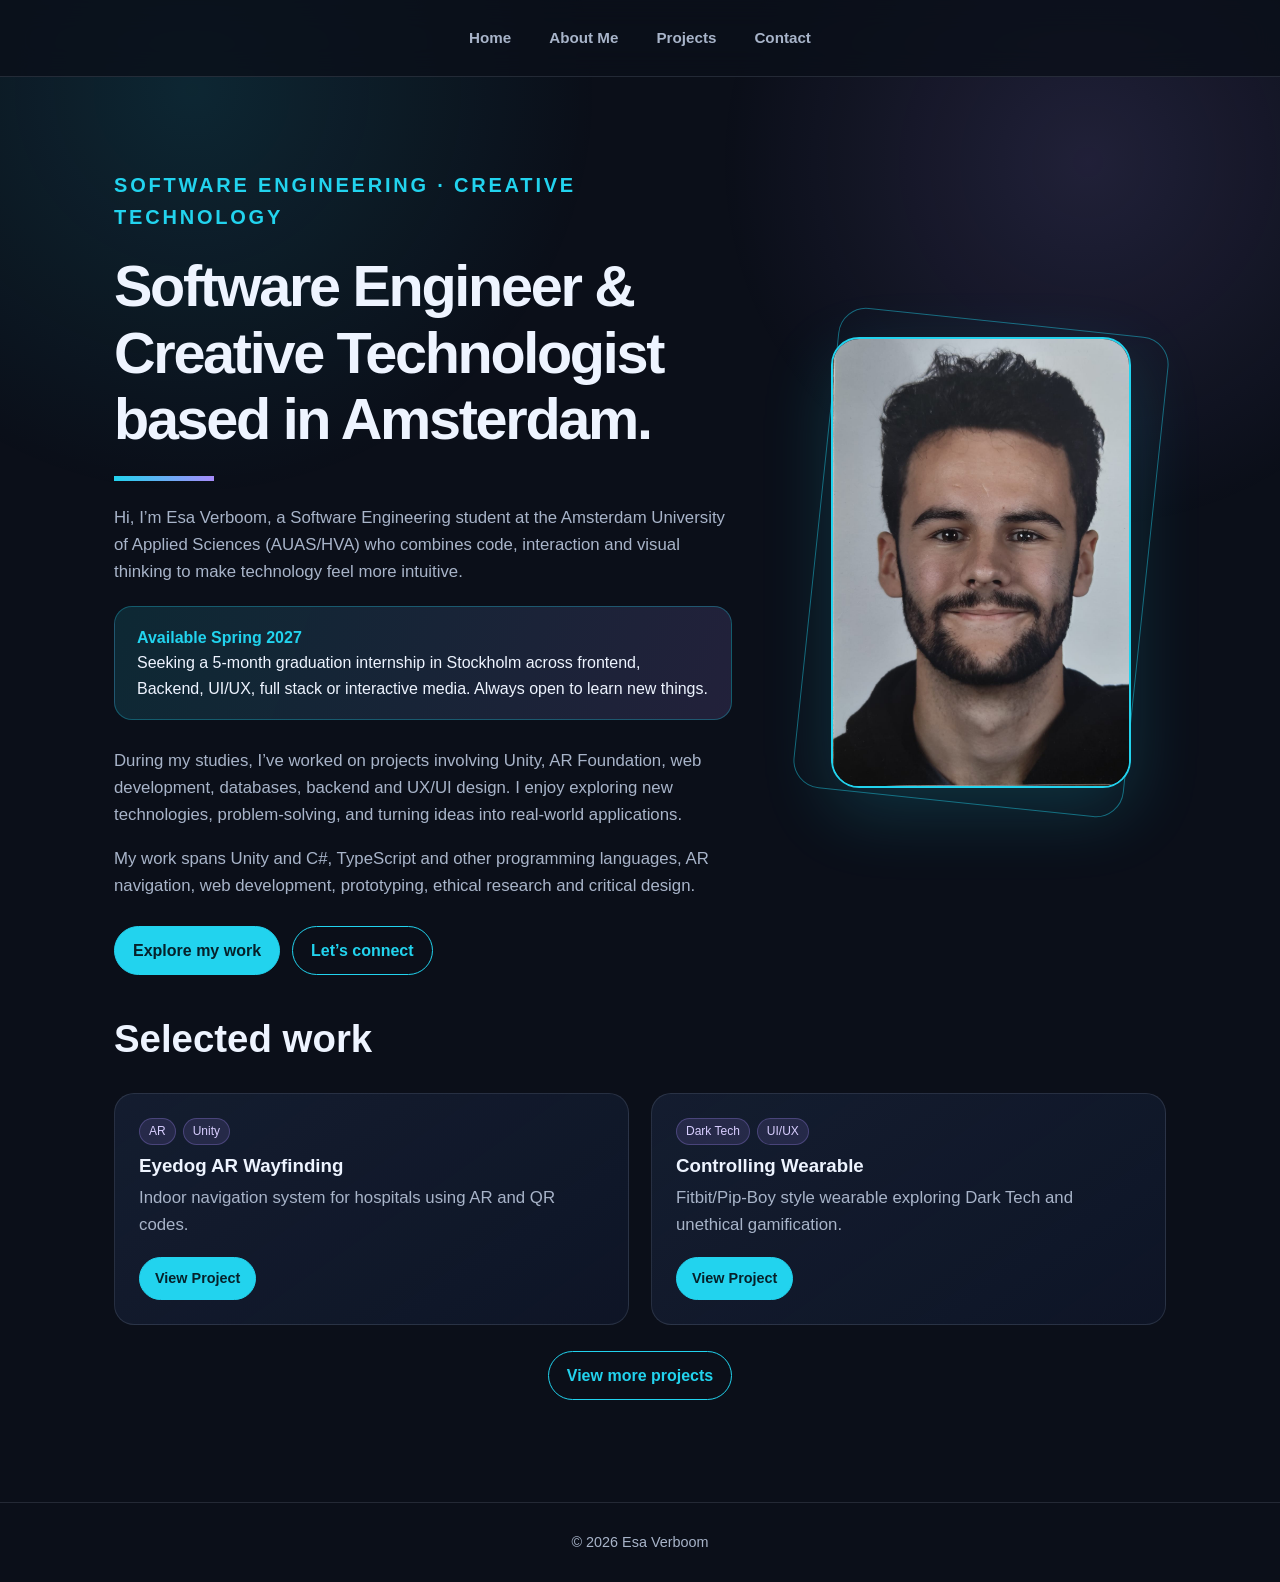
==== commit 37123847: "update" ====
--- a/index.html
+++ b/index.html
@@ -32,7 +32,7 @@
             <div class="intro-text">
                 <p class="eyebrow">SOFTWARE ENGINEERING · CREATIVE TECHNOLOGY</p>
                 <h1>Software Engineer & Creative Technologist based in Amsterdam.</h1>
-                <p>Hi, I’m Esa Verboom, a Software Engineering student at the HvA who combines code, interaction and visual thinking to make technology feel more intuitive.</p>
+                <p>Hi, I’m Esa Verboom, a Software Engineering student at the Amsterdam University of Applied Sciences (AUAS/HVA) who combines code, interaction and visual thinking to make technology feel more intuitive.</p>
                 <div class="availability"><strong>Available Spring 2027</strong><br>Seeking a 5-month graduation internship in Stockholm across frontend, Backend, UI/UX, full stack or interactive media. Always open to learn new things.</div>
 
                 <p>During my studies, I’ve worked on projects involving Unity, AR Foundation, web development, databases, backend and UX/UI
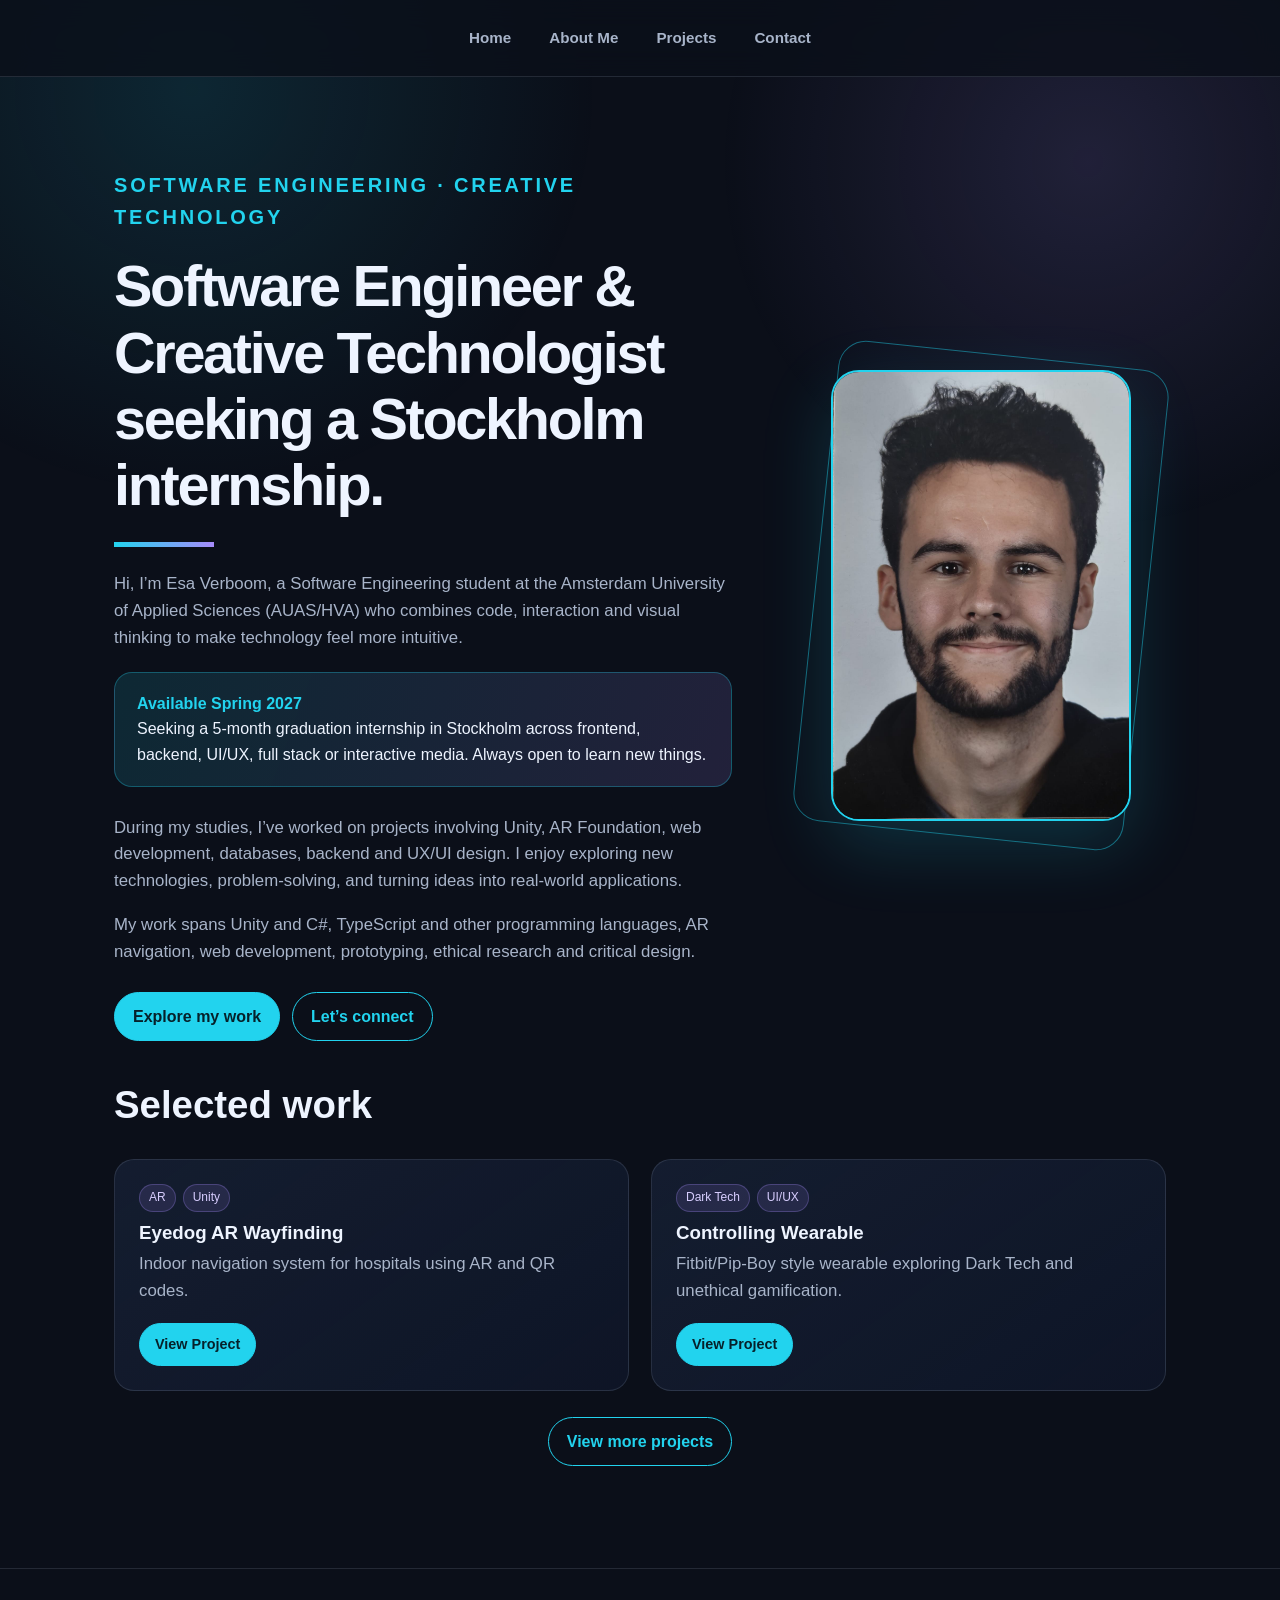
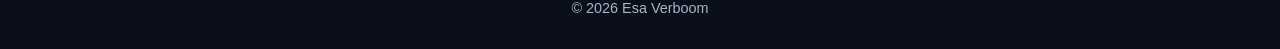
==== commit 7cee1f0c: "update" ====
--- a/index.html
+++ b/index.html
@@ -31,9 +31,9 @@
         <section class="intro">
             <div class="intro-text">
                 <p class="eyebrow">SOFTWARE ENGINEERING · CREATIVE TECHNOLOGY</p>
-                <h1>Software Engineer & Creative Technologist based in Amsterdam.</h1>
+                <h1>Software Engineer & Creative Technologist seeking a Stockholm internship.</h1>
                 <p>Hi, I’m Esa Verboom, a Software Engineering student at the Amsterdam University of Applied Sciences (AUAS/HVA) who combines code, interaction and visual thinking to make technology feel more intuitive.</p>
-                <div class="availability"><strong>Available Spring 2027</strong><br>Seeking a 5-month graduation internship in Stockholm across frontend, Backend, UI/UX, full stack or interactive media. Always open to learn new things.</div>
+                <div class="availability"><strong>Available Spring 2027</strong><br>Seeking a 5-month graduation internship in Stockholm across frontend, backend, UI/UX, full stack or interactive media. Always open to learn new things.</div>
 
                 <p>During my studies, I’ve worked on projects involving Unity, AR Foundation, web development, databases, backend and UX/UI
                     design.
